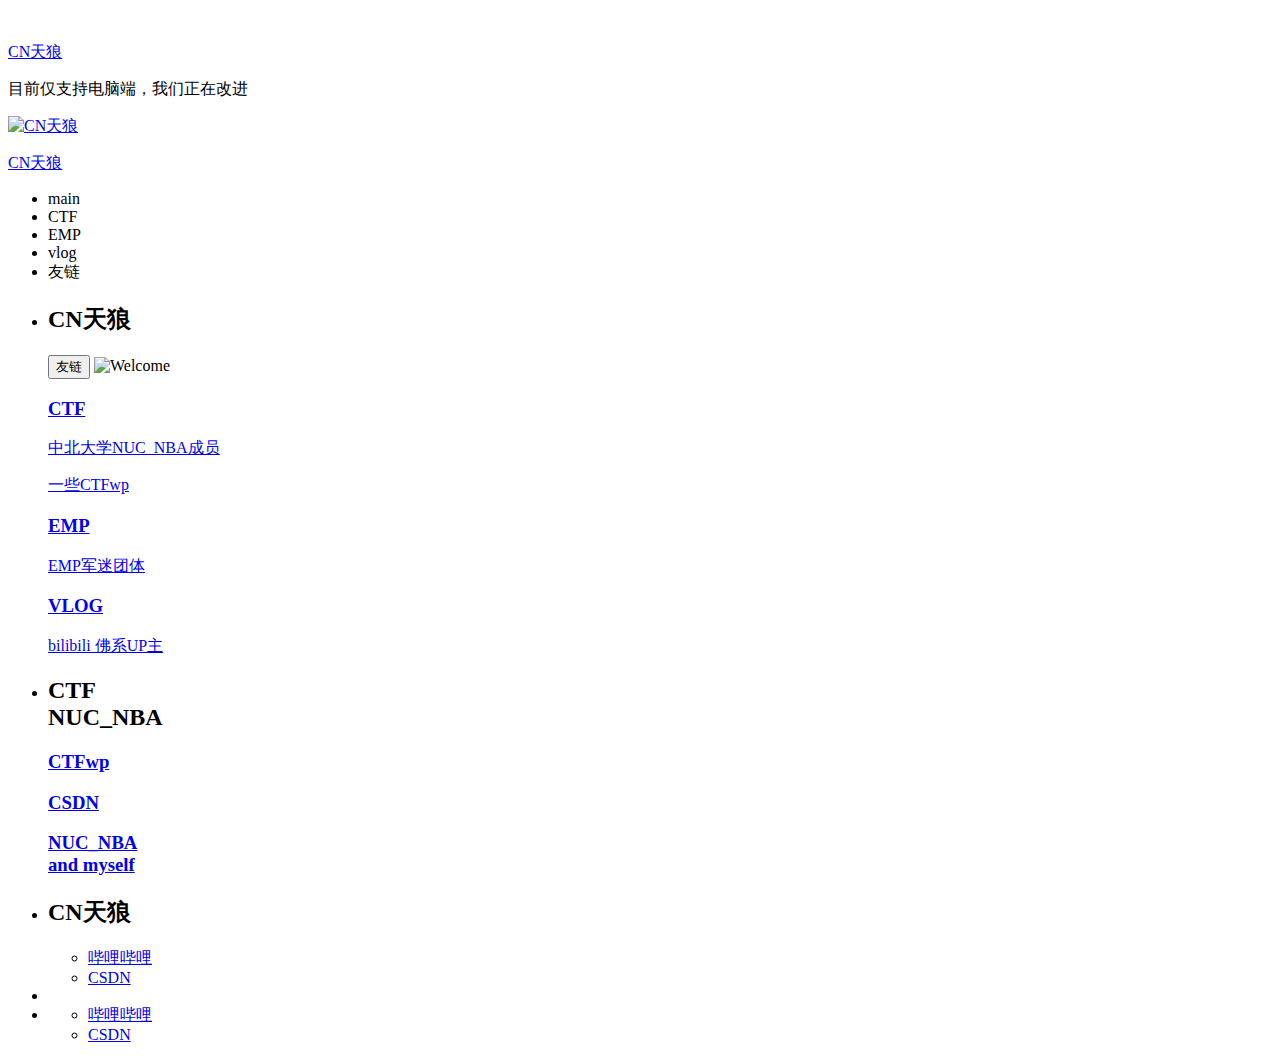
==== index.html @ c8bbced9 "1" ====
<!DOCTYPE html>
<html lang="en">

	<head>
		<title>CN天狼</title>
		<meta charset="utf-8">
		<meta name="viewport" content="width=device-width, initial-scale=1">
		<meta http-equiv="X-UA-Compatible" content="IE=edge">
		<meta name="description" content="HTML5 website template">
		<meta name="keywords" content="global, template, html, sass, jquery">
		<meta name="author" content="Bucky Maler">
		<link rel="stylesheet" href="assets/css/main.css">
	</head>

	<body>
		<div class="device-notification">
			<a class="device-notification--logo" href="#0">
				<img src="" alt="">
				<p>CN天狼</p>
			</a>
			<p class="device-notification--message">目前仅支持电脑端，我们正在改进</p>
		</div>

		<!--移动端-->

		<div class="perspective effect-rotate-left">
			<div class="container">
				<div class="outer-nav--return"></div>
				<div id="viewport" class="l-viewport">
					<div class="l-wrapper">
						<header class="header">
							<a class="header--logo" href="#0">
								<img src="" alt="CN天狼">
								<p>CN天狼</p>
							</a>
							<!--							<button class="header--cta cta"></button>-->
							<div class="header--nav-toggle">
								<span></span>
							</div>
						</header>
						<!--标题头不动-->
						<nav class="l-side-nav">
							<ul class="side-nav">
								<li class="is-active"><span>main</span></li>
								<li><span>CTF</span></li>
								<li><span>EMP</span></li>
								<li><span>vlog</span></li>
								<li><span>友链</span></li>
							</ul>
						</nav>
						<!--左侧链接框-->
						<ul class="l-main-content main-content">
							<li class="l-section section section--is-active">
								<div class="intro">
									<div class="intro--banner">
										<h2>CN天狼
										</h2>
										<button class="cta">友链
						                  <!--<svg version="1.1" id="Layer_1" xmlns="http://www.w3.org/2000/svg" xmlns:xlink="http://www.w3.org/1999/xlink" x="0px" y="0px" viewBox="0 0 15 11" style="enable-background:new 0 0 10 11;" xml:space="preserve">
						                  <g transform="translate(0.000000,8.000000) scale(0.100000,-0.100000)">
						                  </g>
						                  </svg>-->
						                  <span class="btn-background"></span>
						                </button>
										<img src="右侧大图" alt="Welcome">
									</div>
									<div class="intro--options">
										<a href="#0">
											<h3>CTF</h3>
											<p>中北大学NUC_NBA成员</p>
											<p>一些CTFwp</p>
										</a>
										<a href="#0">
											<h3>EMP</h3>
											<p>EMP军迷团体</p>
										</a>
										<a href="#0">
											<h3>VLOG</h3>
											<p>bilibili 佛系UP主</p>
										</a>
									</div>
								</div>
							</li>
							<li class="l-section section">
								<div class="about">
									<div class="about--banner"><!--css1240待改动-->
										<h2>CTF
											<br>NUC_NBA
											<br>
										</h2>
									</div>
									<div class="about--options">
										<a href="www.baidu.com">
											<h3>CTFwp</h3>
										</a>
										<a href="#0">
											<h3>CSDN</h3>
										</a>
										<a href="#0">
											<h3>NUC_NBA
												<br>and myself
											</h3>
										</a>
									</div>
								</div>
							</li>
							<li class="l-section section">
								<div class="contact">
									<div class="contact--lockup">
										<div class="modal">
											<div class="modal--information">
												<h2>CN天狼</h2>
											</div>
											<ul class="modal--options">
												<li>
													<a href="#0">哔哩哔哩</a>
												</li>
												<li>
													<a href="#0">CSDN</a>
												</li>
											</ul>
										</div>
									</div>
								</div>
							</li>
							<li class="l-section section">
								<script src="https://space.bilibili.com/434135026?spm_id_from=333.1007.0.0"></script>
							</li>
							<li class="l-section section">
								<div class="hire">
									<ul class="modal--options">
										<li>
											<a href="#0">哔哩哔哩</a>
											
										</li>
										<li>
											<a href="#0">CSDN</a>
										</li>
									</ul>
								</div>
							</li>
						</ul>
					</div>
				</div>
			</div>
		</div>

		<script src="http://cdn.bootcss.com/jquery/3.2.1/jquery.min.js"></script>
		<script>
			window.jQuery || document.write('<script src="assets/js/vendor/jquery-2.2.4.min.js"><\/script>')
		</script>
		<script src="assets/js/functions-min.js"></script>
	</body>

</html>
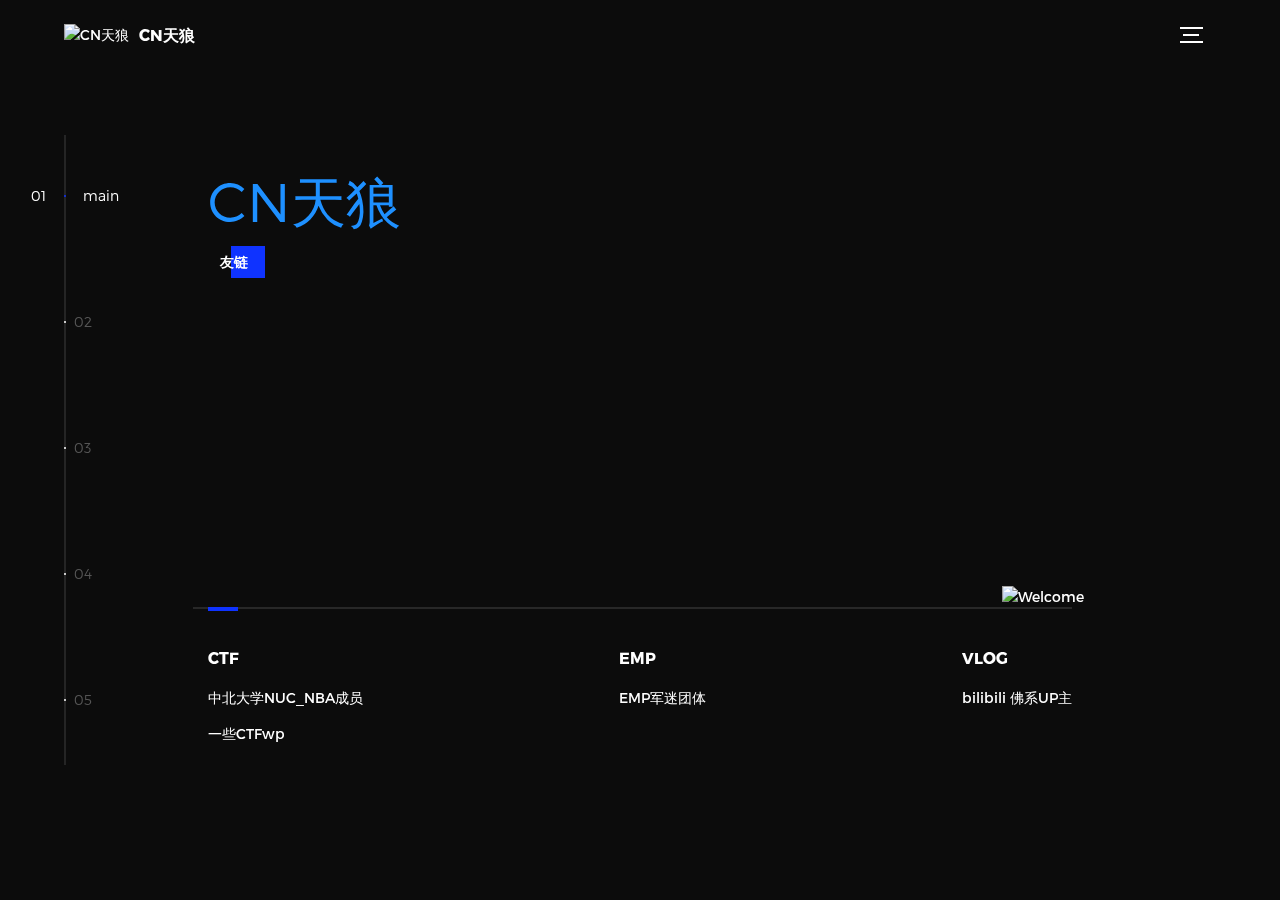
==== commit 41d497c2: "1" ====
--- a/index.html
+++ b/index.html
@@ -10,9 +10,29 @@
 		<meta name="keywords" content="global, template, html, sass, jquery">
 		<meta name="author" content="Bucky Maler">
 		<link rel="stylesheet" href="assets/css/main.css">
+
+		<script type="text/javascript" src="./assets/js/sakura.js"></script>
+
+		<!--<style>
+			* {
+				margin: 0;
+				padding: 0;
+				box-sizing: border-box;
+			}
+			
+			html,
+			body {
+				width: 100%;
+				height: 100%;
+				/* //为什么有滚动条 */
+			}
+		</style>-->
+
 	</head>
 
 	<body>
+
+		<!--<script type="text/javascript" src="/js/sakura.js"></script>-->
 		<div class="device-notification">
 			<a class="device-notification--logo" href="#0">
 				<img src="" alt="">
@@ -56,9 +76,9 @@
 										<h2>CN天狼
 										</h2>
 										<button class="cta">友链
-						                  <!--<svg version="1.1" id="Layer_1" xmlns="http://www.w3.org/2000/svg" xmlns:xlink="http://www.w3.org/1999/xlink" x="0px" y="0px" viewBox="0 0 15 11" style="enable-background:new 0 0 10 11;" xml:space="preserve">
-						                  <g transform="translate(0.000000,8.000000) scale(0.100000,-0.100000)">
-						                  </g>
+						                  <!--<svg version="1.1" id="Layer_1" xmlns="http://www.w3.org/2000/svg" xmlns:xlink="http://www.w3.org/1999/xlink" x="0px" y="0px" viewBox="0 0 15 11" style="enable-background:new 0 0 10 11;" xml:space="preserve">
+						                  <g transform="translate(0.000000,8.000000) scale(0.100000,-0.100000)">
+						                  </g>
 						                  </svg>-->
 						                  <span class="btn-background"></span>
 						                </button>
@@ -83,7 +103,8 @@
 							</li>
 							<li class="l-section section">
 								<div class="about">
-									<div class="about--banner"><!--css1240待改动-->
+									<div class="about--banner">
+										<!--css1240待改动-->
 										<h2>CTF
 											<br>NUC_NBA
 											<br>
@@ -131,7 +152,7 @@
 									<ul class="modal--options">
 										<li>
 											<a href="#0">哔哩哔哩</a>
-											
+
 										</li>
 										<li>
 											<a href="#0">CSDN</a>
@@ -144,7 +165,6 @@
 				</div>
 			</div>
 		</div>
-
 		<script src="http://cdn.bootcss.com/jquery/3.2.1/jquery.min.js"></script>
 		<script>
 			window.jQuery || document.write('<script src="assets/js/vendor/jquery-2.2.4.min.js"><\/script>')
--- a/assets/css/main.css
+++ b/assets/css/main.css
@@ -0,0 +1,1835 @@
+@font-face {
+	font-family: 'Montserrat';
+	src: url("fonts/Montserrat-Black.eot");
+	src: local("☺"), url("fonts/Montserrat-Black.woff") format("woff"), url("fonts/Montserrat-Black.ttf") format("truetype"), url("fonts/Montserrat-Black.svg") format("svg");
+	font-weight: 900;
+	font-style: normal
+}
+
+@font-face {
+	font-family: 'Montserrat';
+	src: url("fonts/Montserrat-Bold.eot");
+	src: local("☺"), url("fonts/Montserrat-Bold.woff") format("woff"), url("fonts/Montserrat-Bold.ttf") format("truetype"), url("fonts/Montserrat-Bold.svg") format("svg");
+	font-weight: 700;
+	font-style: normal
+}
+
+@font-face {
+	font-family: 'Montserrat';
+	src: url("fonts/Montserrat-Regular.eot");
+	src: local("☺"), url("fonts/Montserrat-Regular.woff") format("woff"), url("fonts/Montserrat-Regular.ttf") format("truetype"), url("fonts/Montserrat-Regular.svg") format("svg");
+	font-weight: 400;
+	font-style: normal
+}
+
+@font-face {
+	font-family: 'Montserrat';
+	src: url("fonts/Montserrat-Light.eot");
+	src: local("☺"), url("fonts/Montserrat-Light.woff") format("woff"), url("fonts/Montserrat-Light.ttf") format("truetype"), url("fonts/Montserrat-Light.svg") format("svg");
+	font-weight: 300;
+	font-style: normal
+}
+
+
+/*! normalize.css v3.0.2 | MIT License | git.io/normalize */
+
+html {
+	font-family: sans-serif;
+	-ms-text-size-adjust: 100%;
+	-webkit-text-size-adjust: 100%
+}
+
+body {
+	margin: 0
+}
+
+article,
+aside,
+details,
+figcaption,
+figure,
+footer,
+header,
+hgroup,
+main,
+menu,
+nav,
+section,
+summary {
+	display: block
+}
+
+audio,
+canvas,
+progress,
+video {
+	display: inline-block;
+	vertical-align: baseline
+}
+
+audio:not([controls]) {
+	display: none;
+	height: 0
+}
+
+[hidden],
+template {
+	display: none
+}
+
+a {
+	background-color: transparent
+}
+
+a:active,
+a:hover {
+	outline: 0
+}
+
+abbr[title] {
+	border-bottom: 1px dotted
+}
+
+b,
+strong {
+	font-weight: bold
+}
+
+dfn {
+	font-style: italic
+}
+
+h1 {
+	font-size: 2em;
+	margin: 0.67em 0
+}
+
+mark {
+	background: #ff0;
+	color: #000
+}
+
+small {
+	font-size: 80%
+}
+
+sub,
+sup {
+	font-size: 75%;
+	line-height: 0;
+	position: relative;
+	vertical-align: baseline
+}
+
+sup {
+	top: -0.5em
+}
+
+sub {
+	bottom: -0.25em
+}
+
+img {
+	border: 0
+}
+
+svg:not(:root) {
+	overflow: hidden
+}
+
+figure {
+	margin: 1em 40px
+}
+
+hr {
+	box-sizing: content-box;
+	height: 0
+}
+
+pre {
+	overflow: auto
+}
+
+code,
+kbd,
+pre,
+samp {
+	font-family: monospace, monospace;
+	font-size: 1em
+}
+
+button,
+input,
+optgroup,
+select,
+textarea {
+	color: inherit;
+	font: inherit;
+	margin: 0
+}
+
+button {
+	overflow: visible
+}
+
+button,
+select {
+	text-transform: none
+}
+
+button,
+html input[type="button"],
+input[type="reset"],
+input[type="submit"] {
+	-webkit-appearance: button;
+	cursor: pointer
+}
+
+button[disabled],
+html input[disabled] {
+	cursor: default
+}
+
+button::-moz-focus-inner,
+input::-moz-focus-inner {
+	border: 0;
+	padding: 0
+}
+
+input {
+	line-height: normal
+}
+
+input[type="checkbox"],
+input[type="radio"] {
+	box-sizing: border-box;
+	padding: 0
+}
+
+input[type="number"]::-webkit-inner-spin-button,
+input[type="number"]::-webkit-outer-spin-button {
+	height: auto
+}
+
+input[type="search"] {
+	-webkit-appearance: textfield;
+	box-sizing: content-box
+}
+
+input[type="search"]::-webkit-search-cancel-button,
+input[type="search"]::-webkit-search-decoration {
+	-webkit-appearance: none
+}
+
+fieldset {
+	border: 1px solid #c0c0c0;
+	margin: 0 2px;
+	padding: 0.35em 0.625em 0.75em
+}
+
+legend {
+	border: 0;
+	padding: 0
+}
+
+textarea {
+	overflow: auto
+}
+
+optgroup {
+	font-weight: bold
+}
+
+table {
+	border-collapse: collapse;
+	border-spacing: 0
+}
+
+td,
+th {
+	padding: 0
+}
+
+::-moz-selection {
+	background: #FFF498
+}
+
+::selection {
+	background: #FFF498
+}
+
+::-moz-selection {
+	background: #FFF498
+}
+
+img::-moz-selection {
+	background: transparent
+}
+
+img::selection {
+	background: transparent
+}
+
+img::-moz-selection {
+	background: transparent
+}
+
+body {
+	-webkit-tap-highlight-color: #FFF498
+}
+
+body {
+	background-color: #0c0c0c;
+	font-size: 14px;
+	line-height: 1.6;
+	font-family: "Montserrat", sans-serif;
+	color: #fff;
+	-webkit-font-smoothing: antialiased;
+	-webkit-text-size-adjust: 100%
+}
+
+.l-viewport {
+	position: relative;
+	width: 100%;
+	height: 100vh;
+	box-shadow: 0 0 45px 5px rgba(0, 0, 0, 0.85);
+	overflow: hidden
+}
+
+.l-wrapper {
+	position: relative;
+	width: 1440px;
+	max-width: 90%;
+	height: 100%;
+	margin: 0 auto
+}
+
+.l-side-nav {
+	position: absolute;
+	left: 0;
+	display: -webkit-box;
+	display: -webkit-flex;
+	display: -ms-flexbox;
+	display: flex;
+	height: 100%;
+	-webkit-box-align: center;
+	-webkit-align-items: center;
+	-ms-flex-align: center;
+	align-items: center
+}
+
+.l-side-nav::before {
+	content: "";
+	position: absolute;
+	top: 50%;
+	left: 0;
+	-webkit-transform: translateY(-50%);
+	transform: translateY(-50%);
+	width: 2px;
+	height: 70%;
+	max-height: 750px;
+	background-color: #555;
+	opacity: .35;
+	z-index: 10
+}
+
+@media (max-width: 1180px) {
+	.l-side-nav {
+		display: none
+	}
+}
+
+.l-main-content {
+	position: relative;
+	width: 100%;
+	height: 100%;
+	margin: 0;
+	padding: 0;
+	list-style: none
+}
+
+.l-section {
+	position: absolute;
+	width: 100%;
+	height: 100%
+}
+
+.device-notification {
+	display: none;
+	position: fixed;
+	top: 0;
+	left: 0;
+	width: 100%;
+	height: 100%;
+	-webkit-box-orient: vertical;
+	-webkit-box-direction: normal;
+	-webkit-flex-direction: column;
+	-ms-flex-direction: column;
+	flex-direction: column;
+	-webkit-box-align: center;
+	-webkit-align-items: center;
+	-ms-flex-align: center;
+	-ms-grid-row-align: center;
+	align-items: center;
+	-webkit-box-pack: center;
+	-webkit-justify-content: center;
+	-ms-flex-pack: center;
+	justify-content: center;
+	background-color: #0c0c0c;
+	z-index: 12
+}
+
+.device-notification--logo {
+	display: -webkit-box;
+	display: -webkit-flex;
+	display: -ms-flexbox;
+	display: flex;
+	-webkit-box-align: center;
+	-webkit-align-items: center;
+	-ms-flex-align: center;
+	align-items: center;
+	text-decoration: none;
+	color: #fff
+}
+
+.device-notification--logo p {
+	margin: 0 0 0 10px;
+	font-size: 16px;
+	font-weight: 700;
+	text-transform: uppercase
+}
+
+.device-notification--message {
+	width: 70%;
+	margin: 30px 0 0 0;
+	font-weight: 700;
+	text-align: center
+}
+
+@media (max-width: 767px) and (min-width: 601px) and (max-height: 680px) {
+	.device-notification {
+		display: -webkit-box;
+		display: -webkit-flex;
+		display: -ms-flexbox;
+		display: flex
+	}
+}
+
+@media (max-width: 600px) and (min-width: 480px) and (max-height: 580px) {
+	.device-notification {
+		display: -webkit-box;
+		display: -webkit-flex;
+		display: -ms-flexbox;
+		display: flex
+	}
+}
+
+@media (max-width: 736px) and (min-width: 360px) and (orientation: landscape) {
+	.device-notification {
+		display: -webkit-box;
+		display: -webkit-flex;
+		display: -ms-flexbox;
+		display: flex
+	}
+}
+
+@media(max-width: 359px) {
+	.device-notification {
+		display: -webkit-box;
+		display: -webkit-flex;
+		display: -ms-flexbox;
+		display: flex
+	}
+}
+
+.section {
+	opacity: 0;
+	visibility: hidden;
+	-webkit-transition: opacity .4s ease-in-out, visibility 0s .4s;
+	transition: opacity .4s ease-in-out, visibility 0s .4s
+}
+
+.section--is-active {
+	opacity: 1;
+	visibility: visible;
+	z-index: 1;
+	-webkit-transition: opacity .4s ease-in-out .4s;
+	transition: opacity .4s ease-in-out .4s
+}
+
+.section--next {
+	-webkit-transform: translateY(-45px);
+	transform: translateY(-45px);
+	-webkit-transition: -webkit-transform .4s ease-in-out;
+	transition: -webkit-transform .4s ease-in-out;
+	transition: transform .4s ease-in-out;
+	transition: transform .4s ease-in-out, -webkit-transform .4s ease-in-out
+}
+
+.section--prev {
+	-webkit-transform: translateY(45px);
+	transform: translateY(45px);
+	-webkit-transition: -webkit-transform .4s ease-in-out;
+	transition: -webkit-transform .4s ease-in-out;
+	transition: transform .4s ease-in-out;
+	transition: transform .4s ease-in-out, -webkit-transform .4s ease-in-out
+}
+
+.header {
+	position: absolute;
+	top: 0;
+	left: 0;
+	display: -webkit-box;
+	display: -webkit-flex;
+	display: -ms-flexbox;
+	display: flex;
+	width: 100%;
+	height: 70px;
+	-webkit-box-align: center;
+	-webkit-align-items: center;
+	-ms-flex-align: center;
+	align-items: center;
+	-webkit-box-pack: justify;
+	-webkit-justify-content: space-between;
+	-ms-flex-pack: justify;
+	justify-content: space-between;
+	z-index: 10
+}
+
+.header--logo {
+	display: -webkit-box;
+	display: -webkit-flex;
+	display: -ms-flexbox;
+	display: flex;
+	-webkit-box-align: center;
+	-webkit-align-items: center;
+	-ms-flex-align: center;
+	align-items: center;
+	text-decoration: none;
+	color: #fff
+}
+
+.header--logo p {
+	margin: 0 0 0 10px;
+	font-size: 16px;
+	font-weight: 700;
+	text-transform: uppercase
+}
+
+.header--nav-toggle {
+	display: -webkit-box;
+	display: -webkit-flex;
+	display: -ms-flexbox;
+	display: flex;
+	width: 50px;
+	height: 50px;
+	-webkit-box-orient: vertical;
+	-webkit-box-direction: normal;
+	-webkit-flex-direction: column;
+	-ms-flex-direction: column;
+	flex-direction: column;
+	-webkit-box-align: center;
+	-webkit-align-items: center;
+	-ms-flex-align: center;
+	align-items: center;
+	-webkit-box-pack: center;
+	-webkit-justify-content: center;
+	-ms-flex-pack: center;
+	justify-content: center;
+	cursor: pointer
+}
+
+.header--nav-toggle span,
+.header--nav-toggle::before,
+.header--nav-toggle::after {
+	content: "";
+	position: relative;
+	width: 16px;
+	height: 2px;
+	background-color: #fff
+}
+
+.header--nav-toggle::before {
+	bottom: 5px;
+	width: 23px
+}
+
+.header--nav-toggle::after {
+	top: 5px;
+	width: 23px
+}
+
+.header--cta {
+	position: absolute;
+	top: 50%;
+	left: 50%;
+	-webkit-transform: translate(-50%, -50%);
+	transform: translate(-50%, -50%);
+	padding: 0 20px;
+	line-height: 30px;
+	text-decoration: none;
+	color: #fff;
+	font-weight: 700;
+	text-transform: uppercase;
+	background-color: #0f33ff;
+	border: none;
+	opacity: 0;
+	visibility: hidden;
+	-webkit-transition: opacity .4s ease-in-out, visibility 0s .4s;
+	transition: opacity .4s ease-in-out, visibility 0s .4s
+}
+
+.header--cta:focus {
+	outline: none
+}
+
+.header--cta.is-active {
+	opacity: 1;
+	visibility: visible;
+	-webkit-transition: opacity .4s ease-in-out .4s;
+	transition: opacity .4s ease-in-out .4s
+}
+
+@media (max-width: 767px) {
+	.header--cta {
+		display: none
+	}
+}
+
+.side-nav {
+	position: relative;
+	display: -webkit-box;
+	display: -webkit-flex;
+	display: -ms-flexbox;
+	display: flex;
+	width: 100px;
+	height: 70%;
+	max-height: 750px;
+	-webkit-box-orient: vertical;
+	-webkit-box-direction: normal;
+	-webkit-flex-direction: column;
+	-ms-flex-direction: column;
+	flex-direction: column;
+	-webkit-justify-content: space-around;
+	-ms-flex-pack: distribute;
+	justify-content: space-around;
+	margin: 0;
+	padding: 0;
+	list-style-position: inside;
+	z-index: 10
+}
+
+.side-nav>li {
+	position: relative;
+	top: -5px;
+	color: #fff;
+	font-size: 6px;
+	cursor: pointer
+}
+
+.side-nav>li span {
+	position: relative;
+	top: 3px;
+	left: 10px;
+	color: #fff;
+	font-size: 14px;
+	font-weight: 300;
+	opacity: 0;
+	visibility: hidden
+}
+
+.side-nav>li::before {
+	position: absolute;
+	top: 3px;
+	left: 10px;
+	color: #555;
+	font-size: 14px;
+	font-weight: 300
+}
+
+.side-nav li:nth-child(1)::before {
+	content: "01"
+}
+
+.side-nav li:nth-child(2)::before {
+	content: "02"
+}
+
+.side-nav li:nth-child(3)::before {
+	content: "03"
+}
+
+.side-nav li:nth-child(4)::before {
+	content: "04"
+}
+
+.side-nav li:nth-child(5)::before {
+	content: "05"
+}
+
+.side-nav li.is-active {
+	color: #0f33ff;
+	-webkit-transition: color .4s ease-in-out;
+	transition: color .4s ease-in-out
+}
+
+.side-nav li.is-active span {
+	opacity: 1;
+	visibility: visible;
+	-webkit-transition: opacity .4s ease-in-out;
+	transition: opacity .4s ease-in-out
+}
+
+.side-nav li.is-active::before {
+	left: -33px;
+	color: #fff
+}
+
+.intro {
+	position: relative;
+	display: -webkit-box;
+	display: -webkit-flex;
+	display: -ms-flexbox;
+	display: flex;
+	width: 900px;
+	max-width: 75%;
+	height: 100%;
+	-webkit-box-orient: vertical;
+	-webkit-box-direction: normal;
+	-webkit-flex-direction: column;
+	-ms-flex-direction: column;
+	flex-direction: column;
+	-webkit-box-pack: center;
+	-webkit-justify-content: center;
+	-ms-flex-pack: center;
+	justify-content: center;
+	margin: 0 auto
+}
+
+@media (max-width: 1180px) {
+	.intro {
+		max-width: 80%
+	}
+}
+
+.intro--banner {
+	position: relative;
+	height: 475px
+}
+
+.intro--banner::before {
+	content: "";
+	position: absolute;
+	bottom: 20px;
+	left: -15px;
+	right: 0;
+	height: 2px;
+	background-color: #282828
+}
+
+.intro--banner::after {
+	content: "";
+	position: absolute;
+	bottom: 18px;
+	left: 0;
+	width: 30px;
+	height: 4px;
+	background-color: #0f33ff
+}
+
+.intro--banner h2 {
+	position: relative;
+	font-size: 55px;
+	font-weight: 80;
+	line-height: 0;
+	z-index: 0;
+	color: dodgerblue
+}
+
+.intro--banner button {
+	position: relative;
+	padding: 5px 17px 5px 12px;
+	font-weight: 700;
+	text-transform: uppercase;
+	background-color: transparent;
+	border: none
+}
+
+.intro--banner button .btn-background {
+	position: absolute;
+	top: 0;
+	left: 23px;
+	right: 0;
+	height: 100%;
+	background-color: #0f33ff;
+	z-index: -1;
+	-webkit-transition: left .2s ease-in-out;
+	transition: left .2s ease-in-out
+}
+
+.intro--banner button:hover .btn-background {
+	left: 0
+}
+
+.intro--banner button:focus {
+	outline: none
+}
+
+.intro--banner button svg {
+	position: relative;
+	left: 5px;
+	width: 15px;
+	fill: #fff
+}
+
+.intro--banner img {
+	position: absolute;
+	bottom: 21px;
+	right: -12px
+}
+
+.intro--options {
+	display: -webkit-box;
+	display: -webkit-flex;
+	display: -ms-flexbox;
+	display: flex;
+	-webkit-box-pack: justify;
+	-webkit-justify-content: space-between;
+	-ms-flex-pack: justify;
+	justify-content: space-between;
+	margin: 0;
+	padding: 0;
+	list-style: none
+}
+
+.intro--options>a {
+	max-width: 250px;
+	text-decoration: none;
+	color: #fff;
+	-webkit-transition: color .3s ease-in-out;
+	transition: color .3s ease-in-out
+}
+
+.intro--options h3 {
+	font-size: 16px;
+	text-transform: uppercase
+}
+
+.intro--options p {
+	margin-bottom: 0
+}
+
+@media (max-width: 900px) {
+	.intro--banner {
+		height: 380px
+	}
+	.intro--banner h1 {
+		font-size: 55px
+	}
+	.intro--banner img {
+		width: 430px
+	}
+	.intro--options>a {
+		margin-right: 50px
+	}
+	.intro--options>a:last-child {
+		margin-right: 0
+	}
+}
+
+@media (max-width: 767px) {
+	.intro--banner {
+		height: 305px
+	}
+	.intro--banner h1 {
+		font-size: 44px
+	}
+	.intro--banner img {
+		width: 330px
+	}
+	.intro--options {
+		display: block
+	}
+	.intro--options>a {
+		display: block;
+		max-width: 100%;
+		margin: 0 0 30px 0
+	}
+	.intro--options>a:last-child {
+		margin-bottom: 0
+	}
+}
+
+@media (max-width: 600px) {
+	.intro--banner {
+		height: 360px
+	}
+	.intro--banner h1 {
+		font-size: 55px
+	}
+	.intro--banner img {
+		display: none
+	}
+}
+
+@media (max-width: 600px) and (max-height: 750px) {
+	.intro--banner {
+		height: auto
+	}
+	.intro--banner::before,
+	.intro--banner::after {
+		display: none
+	}
+	.intro--banner h1 {
+		margin-top: 0
+	}
+	.intro--options {
+		display: none
+	}
+}
+
+.work {
+	position: relative;
+	display: -webkit-box;
+	display: -webkit-flex;
+	display: -ms-flexbox;
+	display: flex;
+	width: 960px;
+	max-width: 80%;
+	height: 100%;
+	-webkit-box-orient: vertical;
+	-webkit-box-direction: normal;
+	-webkit-flex-direction: column;
+	-ms-flex-direction: column;
+	flex-direction: column;
+	-webkit-box-pack: center;
+	-webkit-justify-content: center;
+	-ms-flex-pack: center;
+	justify-content: center;
+	margin: 0 auto
+}
+
+@media (max-width: 1180px) {
+	.work {
+		max-width: 100%
+	}
+}
+
+.work h2 {
+	margin: 0 0 20px 0;
+	font-size: 30px;
+	text-align: center
+}
+
+.work--lockup {
+	position: relative
+}
+
+.work--lockup .slider {
+	position: relative;
+	display: -webkit-box;
+	display: -webkit-flex;
+	display: -ms-flexbox;
+	display: flex;
+	width: 80%;
+	margin: 0 auto;
+	padding: 0;
+	list-style: none
+}
+
+.work--lockup .slider--item {
+	position: absolute;
+	display: none;
+	text-align: center
+}
+
+.work--lockup .slider--item a {
+	text-decoration: none;
+	color: #858585
+}
+
+.work--lockup .slider--item-title {
+	margin-top: 10px;
+	font-size: 12px;
+	font-weight: 700;
+	text-transform: uppercase
+}
+
+.work--lockup .slider--item-description {
+	display: none;
+	max-width: 250px;
+	margin: 0 auto
+}
+
+.work--lockup .slider--item-image {
+	width: 150px;
+	height: 150px;
+	margin: 0 auto;
+	border-radius: 50%;
+	overflow: hidden
+}
+
+.work--lockup .slider--item-image img {
+	width: 100%
+}
+
+.work--lockup .slider--item-left {
+	top: 50%;
+	left: 0;
+	-webkit-transform: translateY(-50%);
+	transform: translateY(-50%);
+	display: block
+}
+
+.work--lockup .slider--item-right {
+	top: 50%;
+	right: 0;
+	-webkit-transform: translateY(-50%);
+	transform: translateY(-50%);
+	display: block
+}
+
+.work--lockup .slider--item-center {
+	position: relative;
+	top: 30px;
+	left: 50%;
+	-webkit-transform: translateX(-50%);
+	transform: translateX(-50%);
+	display: block
+}
+
+.work--lockup .slider--item-center a {
+	color: #fff
+}
+
+.work--lockup .slider--item-center .slider--item-title {
+	margin-top: 25px;
+	font-size: 16px
+}
+
+.work--lockup .slider--item-center .slider--item-description {
+	display: block
+}
+
+.work--lockup .slider--item-center .slider--item-image {
+	width: 300px;
+	height: 300px
+}
+
+.work--lockup .slider--next,
+.work--lockup .slider--prev {
+	position: absolute;
+	top: 160px;
+	display: -webkit-box;
+	display: -webkit-flex;
+	display: -ms-flexbox;
+	display: flex;
+	width: 50px;
+	height: 50px;
+	-webkit-box-align: center;
+	-webkit-align-items: center;
+	-ms-flex-align: center;
+	align-items: center;
+	-webkit-box-pack: center;
+	-webkit-justify-content: center;
+	-ms-flex-pack: center;
+	justify-content: center;
+	background-color: #282828;
+	border-radius: 50%;
+	cursor: pointer
+}
+
+.work--lockup .slider--next svg,
+.work--lockup .slider--prev svg {
+	width: 20px;
+	fill: #fff
+}
+
+.work--lockup .slider--next {
+	right: 0
+}
+
+.work--lockup .slider--prev {
+	left: 0
+}
+
+@media (max-width: 900px) {
+	.work--lockup .slider--item-image {
+		width: 120px;
+		height: 120px
+	}
+	.work--lockup .slider--item-center .slider--item-image {
+		width: 240px;
+		height: 240px
+	}
+	.work--lockup .slider--next,
+	.work--lockup .slider--prev {
+		top: 130px
+	}
+}
+
+@media (max-width: 767px) {
+	.work--lockup .slider {
+		width: 75%
+	}
+	.work--lockup .slider--item-image {
+		width: 90px;
+		height: 90px
+	}
+	.work--lockup .slider--item-center .slider--item-image {
+		width: 190px;
+		height: 190px
+	}
+	.work--lockup .slider--next,
+	.work--lockup .slider--prev {
+		top: 105px
+	}
+}
+
+@media (max-width: 600px) {
+	.work--lockup .slider {
+		width: auto
+	}
+	.work--lockup .slider--item-left,
+	.work--lockup .slider--item-right {
+		display: none
+	}
+}
+
+.about {
+	position: relative;
+	display: -webkit-box;
+	display: -webkit-flex;
+	display: -ms-flexbox;
+	display: flex;
+	width: 900px;
+	max-width: 75%;
+	height: 100%;
+	-webkit-box-orient: vertical;
+	-webkit-box-direction: normal;
+	-webkit-flex-direction: column;
+	-ms-flex-direction: column;
+	flex-direction: column;
+	-webkit-box-pack: center;
+	-webkit-justify-content: center;
+	-ms-flex-pack: center;
+	justify-content: center;
+	margin: 0 auto
+}
+
+@media (max-width: 1180px) {
+	.about {
+		max-width: 100%
+	}
+}
+
+.about--banner {
+	position: relative;
+	height: 475px
+}
+
+.about--banner::before {
+	content: "";
+	position: absolute;
+	top: 20px;
+	left: 200px;
+	-webkit-transform: rotate(-25deg);
+	transform: rotate(-25deg);
+	border: 5px solid #0f33ff;
+	border-right-color: transparent;
+	border-bottom-color: transparent
+}
+
+.about--banner::after {
+	content: "";
+	position: absolute;
+	top: 75px;
+	left: 400px;
+	-webkit-transform: rotate(45deg);
+	transform: rotate(45deg);
+	width: 10px;
+	height: 10px;
+	background-color: #0f33ff
+}
+
+.about--banner h2 {
+	position: relative;
+	margin-top: 35px;
+	font-size: 68px;
+	font-weight: 900;
+	line-height: 1;
+	z-index: 1
+}
+
+.about--banner h2::before {
+	content: "";
+	position: absolute;
+	top: 60px;
+	left: 268px;
+	width: 30px;
+	height: 30px;
+	background-color: #0f33ff;
+	border-radius: 50%
+}
+
+.about--banner h2::after {
+	content: "";
+	position: absolute;
+	top: 255px;
+	left: 255px;
+	width: 10px;
+	height: 10px;
+	background-color: #0f33ff
+}
+
+.about--banner a {
+	padding: 5px 17px 5px 0;
+	text-decoration: none;
+	color: #fff;
+	font-weight: 700;
+	text-transform: uppercase;
+	background-color: transparent
+}
+
+.about--banner a:hover svg {
+	left: 10px
+}
+
+.about--banner a svg {
+	position: relative;
+	left: 5px;
+	width: 15px;
+	fill: #fff;
+	-webkit-transition: left .2s ease-in-out;
+	transition: left .2s ease-in-out
+}
+
+.about--banner img {
+	position: absolute;
+	bottom: -90px;
+	right: -12px
+}
+
+.about--options {
+	display: -webkit-box;
+	display: -webkit-flex;
+	display: -ms-flexbox;
+	display: flex;
+	max-width: 600px;
+	-webkit-box-pack: justify;
+	-webkit-justify-content: space-between;
+	-ms-flex-pack: justify;
+	justify-content: space-between;
+	margin: 0;
+	padding: 0;
+	list-style: none
+}
+
+.about--options>a {
+	position: relative;
+	width: 150px;
+	height: 75px;
+	text-decoration: none;
+	color: #fff;
+	border: 10px solid #0f33ff;
+	background-position: center;
+	background-size: cover;
+	background-repeat: no-repeat
+}
+
+.about--options>a:nth-child(1) {
+	background-image: url("../img/about-winners.jpg")
+}
+
+.about--options>a:nth-child(2) {
+	background-image: url("../img/about-philosophy.jpg")
+}
+
+.about--options>a:nth-child(3) {
+	background-image: url("../img/about-history.jpg")
+}
+
+.about--options>a:hover h3 {
+	bottom: -50px
+}
+
+.about--options h3 {
+	position: absolute;
+	bottom: -38px;
+	left: 10px;
+	font-size: 16px;
+	text-transform: uppercase;
+	-webkit-transition: bottom .2s ease-in-out, left .2s ease-in-out;
+	transition: bottom .2s ease-in-out, left .2s ease-in-out
+}
+
+@media (max-width: 767px) {
+	.about--banner {
+		height: 305px
+	}
+	.about--banner::before {
+		top: 0;
+		left: 125px
+	}
+	.about--banner::after {
+		top: 35px;
+		left: 260px
+	}
+	.about--banner h2 {
+		margin-top: 10px;
+		font-size: 44px
+	}
+	.about--banner h2::before {
+		top: 28px;
+		left: 168px
+	}
+	.about--banner h2::after {
+		top: 163px;
+		left: 163px
+	}
+	.about--banner img {
+		width: 315px
+	}
+}
+
+@media (max-width: 600px) {
+	.about--banner {
+		height: auto
+	}
+	.about--banner::before {
+		left: 155px
+	}
+	.about--banner::after {
+		left: 310px
+	}
+	.about--banner h2 {
+		margin-top: 0;
+		font-size: 55px
+	}
+	.about--banner h2::before {
+		top: 43px;
+		left: 214px
+	}
+	.about--banner h2::after {
+		top: 205px;
+		left: 205px
+	}
+	.about--banner img {
+		display: none
+	}
+	.about--options {
+		display: none
+	}
+}
+
+.contact {
+	position: fixed;
+	top: 0;
+	left: 0;
+	width: 100%;
+	height: 100%;
+	background-image: url("../img/contact-visual.png");
+	background-position: center;
+	background-size: cover;
+	background-repeat: no-repeat
+}
+
+.contact--lockup {
+	position: relative;
+	display: -webkit-box;
+	display: -webkit-flex;
+	display: -ms-flexbox;
+	display: flex;
+	width: 900px;
+	max-width: 75%;
+	height: 100%;
+	-webkit-box-align: center;
+	-webkit-align-items: center;
+	-ms-flex-align: center;
+	align-items: center;
+	-webkit-box-pack: end;
+	-webkit-justify-content: flex-end;
+	-ms-flex-pack: end;
+	justify-content: flex-end;
+	margin: 0 auto
+}
+
+@media (max-width: 1180px) {
+	.contact--lockup {
+		max-width: 90%
+	}
+}
+
+@media (max-width: 767px) {
+	.contact--lockup {
+		-webkit-box-pack: center;
+		-webkit-justify-content: center;
+		-ms-flex-pack: center;
+		justify-content: center
+	}
+}
+
+.contact--lockup .modal {
+	padding: 45px 45px;
+	text-align: center;
+	background-color: #0c0c0c;
+	box-shadow: 0 0 30px 0 rgba(0, 0, 0, 0.75)
+}
+
+.contact--lockup .modal--information p,
+.contact--lockup .modal--information a {
+	display: block;
+	margin: 14px 0;
+	text-decoration: none;
+	color: #fff;
+	font-weight: 700
+}
+
+.contact--lockup .modal--information p {
+	margin-top: 0
+}
+
+.contact--lockup .modal--options {
+	margin: 0;
+	padding: 0;
+	list-style: none
+}
+
+.contact--lockup .modal--options>li {
+	width: 130px;
+	margin: 0 auto 25px auto
+}
+
+.contact--lockup .modal--options li:nth-child(1) {
+	background-color: #1769ff
+}
+
+.contact--lockup .modal--options li:nth-child(2) {
+	background-color: #ea4c89
+}
+
+.contact--lockup .modal--options li:nth-child(3) {
+	margin-bottom: 0;
+	background-color: #0f33ff;
+	text-transform: uppercase
+}
+
+.contact--lockup .modal--options a {
+	display: block;
+	width: 100%;
+	padding: 8px 0;
+	text-decoration: none;
+	color: #fff;
+	font-weight: 700
+}
+
+.hire {
+	position: relative;
+	display: -webkit-box;
+	display: -webkit-flex;
+	display: -ms-flexbox;
+	display: flex;
+	width: 700px;
+	max-width: 75%;
+	height: 100%;
+	-webkit-box-orient: vertical;
+	-webkit-box-direction: normal;
+	-webkit-flex-direction: column;
+	-ms-flex-direction: column;
+	flex-direction: column;
+	-webkit-box-pack: center;
+	-webkit-justify-content: center;
+	-ms-flex-pack: center;
+	justify-content: center;
+	margin: 0 auto
+}
+
+@media (max-width: 1180px) {
+	.hire {
+		max-width: 100%
+	}
+}
+
+.hire h2 {
+	margin: 0 0 20px 0;
+	font-size: 30px;
+	text-align: center
+}
+
+.work-request {
+	display: -webkit-box;
+	display: -webkit-flex;
+	display: -ms-flexbox;
+	display: flex;
+	width: 100%;
+	-webkit-box-orient: vertical;
+	-webkit-box-direction: normal;
+	-webkit-flex-direction: column;
+	-ms-flex-direction: column;
+	flex-direction: column;
+	-webkit-box-align: center;
+	-webkit-align-items: center;
+	-ms-flex-align: center;
+	align-items: center;
+	color: #fff
+}
+
+.work-request input[type="submit"] {
+	width: 400px;
+	max-width: 100%;
+	line-height: 50px;
+	font-size: 16px;
+	font-weight: 700;
+	text-transform: uppercase;
+	background-color: #0f33ff;
+	border: none;
+	border-radius: 0
+}
+
+.work-request input[type="submit"]:focus {
+	outline: none
+}
+
+.work-request--options {
+	display: -webkit-box;
+	display: -webkit-flex;
+	display: -ms-flexbox;
+	display: flex;
+	width: 100%;
+	-webkit-box-orient: vertical;
+	-webkit-box-direction: normal;
+	-webkit-flex-direction: column;
+	-ms-flex-direction: column;
+	flex-direction: column;
+	-webkit-box-align: center;
+	-webkit-align-items: center;
+	-ms-flex-align: center;
+	align-items: center;
+	margin: 30px 0
+}
+
+.work-request--options .options-a {
+	display: -webkit-box;
+	display: -webkit-flex;
+	display: -ms-flexbox;
+	display: flex;
+	width: 100%;
+	-webkit-box-pack: justify;
+	-webkit-justify-content: space-between;
+	-ms-flex-pack: justify;
+	justify-content: space-between
+}
+
+.work-request--options .options-b {
+	display: -webkit-box;
+	display: -webkit-flex;
+	display: -ms-flexbox;
+	display: flex;
+	width: 72%;
+	-webkit-flex-wrap: wrap;
+	-ms-flex-wrap: wrap;
+	flex-wrap: wrap;
+	-webkit-justify-content: space-around;
+	-ms-flex-pack: distribute;
+	justify-content: space-around
+}
+
+.work-request--options label {
+	display: block;
+	width: 200px;
+	margin-bottom: 30px;
+	line-height: 50px;
+	font-size: 16px;
+	font-weight: 700;
+	text-align: center;
+	border: 2px solid #fff;
+	cursor: pointer;
+	-webkit-transition: background-color .2s ease-in-out, border-color .2s ease-in-out;
+	transition: background-color .2s ease-in-out, border-color .2s ease-in-out
+}
+
+.work-request--options label svg {
+	position: relative;
+	left: -5px;
+	width: 0;
+	fill: #fff;
+	-webkit-transition: width .2s ease-in-out;
+	transition: width .2s ease-in-out
+}
+
+.work-request--options input[type="checkbox"] {
+	display: none
+}
+
+.work-request--options input[type="checkbox"]:checked+label {
+	background-color: #0f33ff;
+	border-color: #0f33ff
+}
+
+.work-request--options input[type="checkbox"]:checked+label svg {
+	width: 15px
+}
+
+.work-request--information {
+	display: -webkit-box;
+	display: -webkit-flex;
+	display: -ms-flexbox;
+	display: flex;
+	width: 100%;
+	-webkit-box-pack: justify;
+	-webkit-justify-content: space-between;
+	-ms-flex-pack: justify;
+	justify-content: space-between;
+	margin-bottom: 60px
+}
+
+.work-request--information .information-name,
+.work-request--information .information-email {
+	position: relative;
+	width: 45%;
+	height: 50px;
+	font-size: 30px;
+	font-weight: 300
+}
+
+.work-request--information input[type="text"],
+.work-request--information input[type="email"] {
+	width: 100%;
+	padding: 0 0 5px 0;
+	background-color: transparent;
+	border: none;
+	border-bottom: 1px solid #fff;
+	border-radius: 0
+}
+
+.work-request--information input[type="text"]:focus,
+.work-request--information input[type="email"]:focus {
+	outline: none;
+	background-color: #0c0c0c
+}
+
+.work-request--information label {
+	position: absolute;
+	top: 0;
+	left: 0;
+	pointer-events: none;
+	-webkit-transition: top .2s ease-in-out, font-size .2s ease-in-out;
+	transition: top .2s ease-in-out, font-size .2s ease-in-out
+}
+
+.work-request--information input:focus+label,
+.work-request--information input.has-value+label {
+	top: -15px;
+	font-size: 14px
+}
+
+@media (max-width: 767px) {
+	.work-request--options {
+		-webkit-box-orient: horizontal;
+		-webkit-box-direction: normal;
+		-webkit-flex-direction: row;
+		-ms-flex-direction: row;
+		flex-direction: row;
+		-webkit-justify-content: space-around;
+		-ms-flex-pack: distribute;
+		justify-content: space-around
+	}
+	.work-request--options .options-a,
+	.work-request--options .options-b {
+		display: block;
+		width: auto
+	}
+}
+
+@media (max-width: 600px) {
+	.work-request--options {
+		margin: 20px 0
+	}
+}
+
+@media (max-width: 600px) and (max-width: 415px) {
+	.work-request--options {
+		-webkit-box-pack: justify;
+		-webkit-justify-content: space-between;
+		-ms-flex-pack: justify;
+		justify-content: space-between
+	}
+}
+
+@media (max-width: 600px) {
+	.work-request--options label {
+		width: 150px;
+		margin-bottom: 15px;
+		font-size: 14px
+	}
+	.work-request--options input[type="checkbox"]:checked+label svg {
+		width: 12px
+	}
+	.work-request--information {
+		margin-bottom: 30px
+	}
+	.work-request--information .information-name,
+	.work-request--information .information-email {
+		height: 40px;
+		font-size: 24px
+	}
+}
+
+.perspective {
+	position: relative;
+	width: 100%;
+	height: 100%;
+	overflow: hidden
+}
+
+.perspective--modalview {
+	position: fixed;
+	-webkit-perspective: 1500px;
+	perspective: 1500px
+}
+
+.container {
+	position: relative;
+	-webkit-transform: translateZ(0) translateX(0) rotateY(0deg);
+	transform: translateZ(0) translateX(0) rotateY(0deg);
+	min-height: 100%;
+	outline: 30px solid #0f33ff;
+	-webkit-transition: -webkit-transform .4s;
+	transition: -webkit-transform .4s;
+	transition: transform .4s;
+	transition: transform .4s, -webkit-transform .4s
+}
+
+.modalview .container {
+	position: absolute;
+	width: 100%;
+	height: 100%;
+	overflow: hidden;
+	-webkit-backface-visibility: hidden;
+	backface-visibility: hidden
+}
+
+.effect-rotate-left .container {
+	-webkit-transform-origin: 0% 50%;
+	transform-origin: 0% 50%;
+	-webkit-transition: -webkit-transform .4s;
+	transition: -webkit-transform .4s;
+	transition: transform .4s;
+	transition: transform .4s, -webkit-transform .4s
+}
+
+.effect-rotate-left--animate .container {
+	-webkit-transform: translateZ(-1800px) translateX(-50%) rotateY(45deg);
+	transform: translateZ(-1800px) translateX(-50%) rotateY(45deg);
+	outline: 30px solid #0f33ff
+}
+
+.outer-nav {
+	position: absolute;
+	top: 50%;
+	left: 55%;
+	-webkit-transform: translateY(-50%);
+	transform: translateY(-50%);
+	-webkit-transform-style: preserve-3d;
+	transform-style: preserve-3d;
+	margin: 0;
+	padding: 0;
+	list-style: none;
+	text-align: center;
+	visibility: hidden;
+	-webkit-transition: visibility 0s .2s;
+	transition: visibility 0s .2s
+}
+
+.outer-nav.is-vis {
+	visibility: visible
+}
+
+.outer-nav--return {
+	position: absolute;
+	top: 0;
+	left: 0;
+	width: 100%;
+	height: 100%;
+	display: none;
+	cursor: pointer;
+	z-index: 11
+}
+
+.outer-nav--return.is-vis {
+	display: block
+}
+
+.outer-nav>li {
+	-webkit-transform-style: preserve-3d;
+	transform-style: preserve-3d;
+	-webkit-transform: translateX(350px) translateZ(-1000px);
+	transform: translateX(350px) translateZ(-1000px);
+	font-size: 55px;
+	font-weight: 900;
+	opacity: 0;
+	cursor: pointer;
+	-webkit-transition: opacity .2s, -webkit-transform .2s;
+	transition: opacity .2s, -webkit-transform .2s;
+	transition: transform .2s, opacity .2s;
+	transition: transform .2s, opacity .2s, -webkit-transform .2s
+}
+
+.outer-nav>li.is-vis {
+	-webkit-transform: translateX(0) translateZ(0);
+	transform: translateX(0) translateZ(0);
+	opacity: 1;
+	-webkit-transition: opacity .4s, -webkit-transform .4s;
+	transition: opacity .4s, -webkit-transform .4s;
+	transition: transform .4s, opacity .4s;
+	transition: transform .4s, opacity .4s, -webkit-transform .4s
+}
+
+.outer-nav>li::before {
+	content: "";
+	position: absolute;
+	top: 50%;
+	left: 50%;
+	-webkit-transform: translate(-50%, -25%);
+	transform: translate(-50%, -25%);
+	width: 110%;
+	height: 15px;
+	opacity: 0;
+	background-color: #0f33ff
+}
+
+.outer-nav>li.is-active::before {
+	opacity: 1
+}
+
+@media (max-width: 767px) {
+	.outer-nav>li {
+		font-size: 44px
+	}
+}
+
+@media (max-width: 600px) {
+	.outer-nav>li {
+		font-size: 34px
+	}
+}
+
+.outer-nav li.is-vis:nth-child(2) {
+	-webkit-transition-delay: .04s;
+	transition-delay: .04s
+}
+
+.outer-nav li.is-vis:nth-child(3) {
+	-webkit-transition-delay: .08s;
+	transition-delay: .08s
+}
+
+.outer-nav li.is-vis:nth-child(4) {
+	-webkit-transition-delay: .12s;
+	transition-delay: .12s
+}
+
+.outer-nav li.is-vis:nth-child(5) {
+	-webkit-transition-delay: .16s;
+	transition-delay: .16s
+}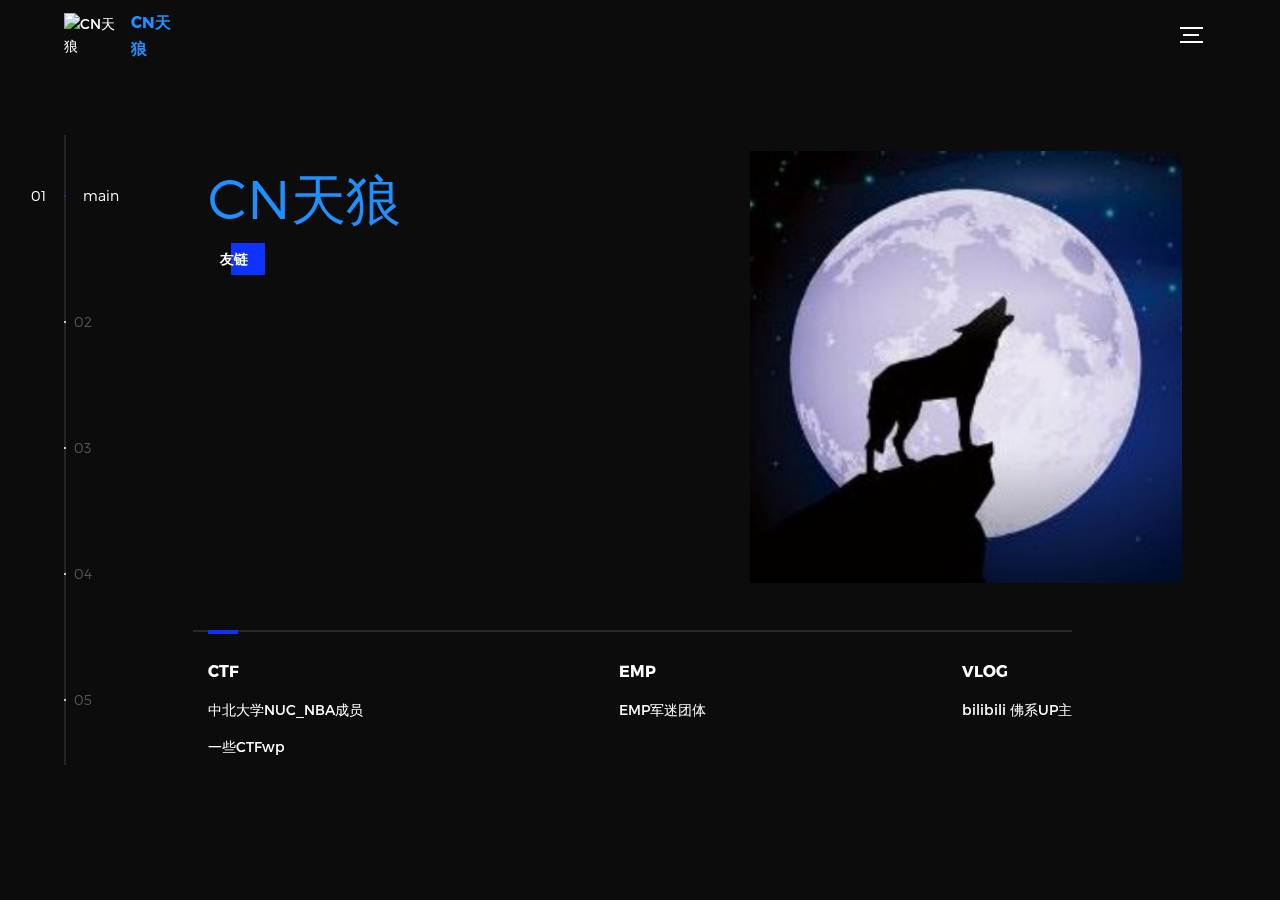
==== commit b1158366: "update" ====
--- a/index.html
+++ b/index.html
@@ -12,27 +12,12 @@
 		<link rel="stylesheet" href="assets/css/main.css">
 
 		<script type="text/javascript" src="./assets/js/sakura.js"></script>
-
-		<!--<style>
-			* {
-				margin: 0;
-				padding: 0;
-				box-sizing: border-box;
-			}
-			
-			html,
-			body {
-				width: 100%;
-				height: 100%;
-				/* //为什么有滚动条 */
-			}
-		</style>-->
+		<script type="text/javascript" alert("欢迎");></script>
 
 	</head>
 
 	<body>
 
-		<!--<script type="text/javascript" src="/js/sakura.js"></script>-->
 		<div class="device-notification">
 			<a class="device-notification--logo" href="#0">
 				<img src="" alt="">
@@ -62,7 +47,7 @@
 						<nav class="l-side-nav">
 							<ul class="side-nav">
 								<li class="is-active"><span>main</span></li>
-								<li><span>CTF</span></li>
+								<li><span>网安</span></li>
 								<li><span>EMP</span></li>
 								<li><span>vlog</span></li>
 								<li><span>友链</span></li>
@@ -71,6 +56,7 @@
 						<!--左侧链接框-->
 						<ul class="l-main-content main-content">
 							<li class="l-section section section--is-active">
+								<!--主页-->
 								<div class="intro">
 									<div class="intro--banner">
 										<h2>CN天狼
@@ -82,7 +68,7 @@
 						                  </svg>-->
 						                  <span class="btn-background"></span>
 						                </button>
-										<img src="右侧大图" alt="Welcome">
+										<img src="./img/cnsirius.jpg" alt="Welcome">
 									</div>
 									<div class="intro--options">
 										<a href="#0">
@@ -102,13 +88,15 @@
 								</div>
 							</li>
 							<li class="l-section section">
+								<!--网安-->
 								<div class="about">
 									<div class="about--banner">
 										<!--css1240待改动-->
 										<h2>CTF
 											<br>NUC_NBA
-											<br>
+											<br>web
 										</h2>
+										<img src="./img/nucweblab.jpg" alt="Welcome">
 									</div>
 									<div class="about--options">
 										<a href="www.baidu.com">
@@ -118,14 +106,14 @@
 											<h3>CSDN</h3>
 										</a>
 										<a href="#0">
-											<h3>NUC_NBA
-												<br>and myself
+											<h3>心得
 											</h3>
 										</a>
 									</div>
 								</div>
 							</li>
 							<li class="l-section section">
+								<!--EMP-->
 								<div class="contact">
 									<div class="contact--lockup">
 										<div class="modal">
@@ -134,10 +122,13 @@
 											</div>
 											<ul class="modal--options">
 												<li>
-													<a href="#0">哔哩哔哩</a>
+													<a href="#0">EMP报社</a>
 												</li>
 												<li>
-													<a href="#0">CSDN</a>
+													<a href="#0">作品</a>
+												</li>
+												<li>
+													<a href="#0">加入我们</a>
 												</li>
 											</ul>
 										</div>
@@ -145,21 +136,21 @@
 								</div>
 							</li>
 							<li class="l-section section">
-								<script src="https://space.bilibili.com/434135026?spm_id_from=333.1007.0.0"></script>
+								<!--vlog-->
+								<script src=""></script>
 							</li>
 							<li class="l-section section">
-								<div class="hire">
-									<ul class="modal--options">
-										<li>
-											<a href="#0">哔哩哔哩</a>
+								<!--友链-->
+								<!--<div class="hire">-->
+								<ul class="modal--options">
+									<li>
+										<a href="#0">哔哩哔哩</a>
 
-										</li>
-										<li>
-											<a href="#0">CSDN</a>
-										</li>
-									</ul>
-								</div>
-							</li>
+									</li>
+									<li>
+										<a href="#0">CSDN</a>
+									</li>
+								</ul>
 						</ul>
 					</div>
 				</div>
@@ -170,6 +161,7 @@
 			window.jQuery || document.write('<script src="assets/js/vendor/jquery-2.2.4.min.js"><\/script>')
 		</script>
 		<script src="assets/js/functions-min.js"></script>
+
 	</body>
 
 </html>--- a/assets/css/main.css
+++ b/assets/css/main.css
@@ -130,7 +130,10 @@
 }
 
 img {
-	border: 0
+	border: 0;
+	max-height: auto;
+	max-width: auto;
+	
 }
 
 svg:not(:root) {
@@ -497,23 +500,27 @@
 }
 
 .header--logo {
-	display: -webkit-box;
-	display: -webkit-flex;
-	display: -ms-flexbox;
-	display: flex;
-	-webkit-box-align: center;
-	-webkit-align-items: center;
-	-ms-flex-align: center;
-	align-items: center;
+	display: -webkit-box;
+	display: -webkit-flex;
+	display: -ms-flexbox;
+	display: flex;
+	-webkit-box-align: center;
+	-webkit-align-items: center;
+	-ms-flex-align: center;
+	align-items: center;
 	text-decoration: none;
-	color: #fff
+	color: #fff;
+	max-width: 10%;
+	max-height: 1px;
+	background: no-repeat;
 }
 
 .header--logo p {
 	margin: 0 0 0 10px;
 	font-size: 16px;
 	font-weight: 700;
-	text-transform: uppercase
+	text-transform: uppercase;
+	color: dodgerblue
 }
 
 .header--nav-toggle {
@@ -714,7 +721,8 @@
 
 .intro--banner {
 	position: relative;
-	height: 475px
+	top:10px;
+	height: 500px
 }
 
 .intro--banner::before {
@@ -784,8 +792,11 @@
 
 .intro--banner img {
 	position: absolute;
-	bottom: 21px;
-	right: -12px
+	bottom: 0px;
+	top:-1px;
+	max-width: 50%;
+	height: auto;
+	right: -110px
 }
 
 .intro--options {
@@ -1207,7 +1218,11 @@
 .about--banner img {
 	position: absolute;
 	bottom: -90px;
-	right: -12px
+	left: 360px;
+	top: -10px;
+	max-height: 100%;
+	max-width: 100%;
+	align-items: auto;
 }
 
 .about--options {
@@ -1234,7 +1249,7 @@
 	border: 10px solid #0f33ff;
 	background-position: center;
 	background-size: cover;
-	background-repeat: no-repeat
+	background-repeat: no-repeat
 }
 
 .about--options>a:nth-child(1) {
